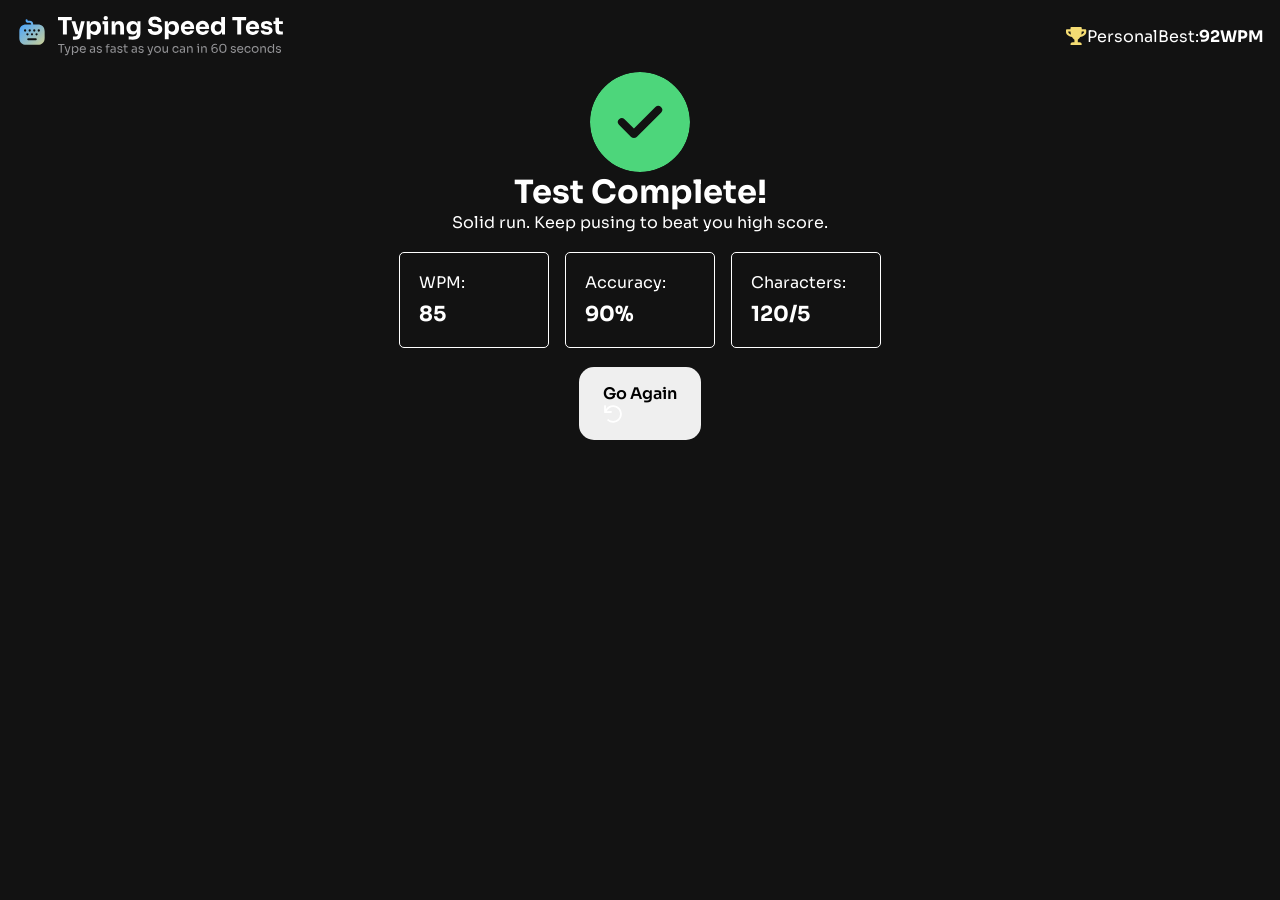
==== results.html @ 918fbd29 "inital version" ====
<!doctype html>
<html>
  <head>
    <meta charset="UTF-8" />
    <meta name="viewport" content="width=device-width, inital-scale=1.0" />
    <link rel="stylesheet" href="css/global.css">
    <link rel="stylesheet" href="css/header.css">
    <link rel="stylesheet" href="css/results.css">
  </head>
  <body>
    <header>
      <figure class="logo">
        <img
          src="assets/images/logo-small.svg"
          alt="logo"
          title="Typing Speed Test"
          class="mobile"
        />
        <img
          src="assets/images/logo-large.svg"
          alt="logo"
          title="Typing Speed Test"
          class="desktop"
        />
      </figure>

      <figure class="best">
        <img src="assets/images/icon-personal-best.svg" alt="" />
        <figcaption>
          <span>Personal</span>Best:<b id="best-value">92WPM</b>
        </figcaption>
      </figure>
    </header>
    <main>
        <figure>
            <img src="assets/images/icon-completed.svg" alt="">
            <figcaption>Test Complete!</figcaption>
        </figure>
        <p>Solid run. Keep pusing to beat you high score.</p>
        <section>
            <div>
                <p class="label">WPM:</p>
                <p class="value">85</p>
            </div>
            <div>
                <p class="label">Accuracy:</p>
                <p class="value">90%</p>
            </div>
            <div>
                <p class="label">Characters:</p>
                <p class="value">120/5</p>
            </div>
        </section>
        <button>Go Again <img src="assets/images/icon-restart.svg" alt=""></button>
    </main>
  </body>
</html>
---- css/global.css ----
@font-face {
  font-family: "Sora";
  src: url(../assets/fonts/Sora-Regular.ttf) format(truetype);
  font-weight: 400;
}

@font-face {
  font-family: "Sora";
  src: url(../assets/fonts/Sora-SemiBold.ttf) format(truetype);
  font-weight: 600;
}

@font-face {
  font-family: "Sora";
  src: url(../assets/fonts/Sora-Bold.ttf) format(truetype);
  font-weight: 700;
}

:root {
  --Neutral-900: hsl(0, 0%, 7%);
  --Neutral-800: hsl(0, 0%, 15%);
  --Neutral-500: hsl(240, 3%, 46%);
  --Neutral-400: hsl(240, 1%, 59%);
  --Neutral-0: hsl(0, 0%, 100%);
  --Blue-600: hsl(214, 100%, 55%);
  --Blue-400: hsl(214, 100%, 55%);
  --Red-500: hsl(354, 63%, 57%);
  --Green-500: hsl(140, 63%, 57%);
  --Yellow: hsl(49, 85%, 70%);
}

* {
  padding: 0;
  margin: 0;
  box-sizing: border-box;
}

img {
  display: block;
}

button {
  font: inherit;
}

body {
  font-family: "Sora";
  background-color: var(--Neutral-900);
   color: var(--Neutral-0);
}
---- css/header.css ----
header {
  display: flex;
  justify-content: space-between;
  padding: 1rem;
}

header .logo .desktop {
  display: none;
}

header .logo .mobile {
  display: block;
}

header .best {
  display: flex;
  align-items: center;
}
header .best figcaption {
  white-space: nowrap;
}
header .best figcaption span {
  display: none;
}

@media (min-width: 600px) {
  header .logo .desktop {
    display: block;
  }
  header .logo .mobile {
    display: none;
  }

  header .best figcaption span {
    display: inline;
  }
}
---- css/results.css ----
main {
  display: flex;
  flex-direction: column;
  align-items: center;
}

main figure {
  display: flex;
  flex-direction: column;
  align-items: center;
}

main figure img {
  display: block;
  width: 100px;
}

main figure figcaption {
  font-weight: 700;
  font-size: 2rem;
}

main figure + p {
}

main section {
  display: flex;
  flex-direction: column;
  width: 100%;
  gap: 1rem;
  padding: 1.2rem;
}

main section div {
  border: 1px solid var(--Neutral-0);
  padding: 1.2rem;
  border-radius: 5px;
}

main section div .label {
}

main section div .value {
  padding-top: 0.5rem;
  font-weight: 700;
  font-size: 1.3rem;
}

main button {
  display: var(--Neutral-0);
  padding: 1rem 1.5rem;
  font: inherit;
  font-weight: 600;
  border: none;
  border-radius: 15px;
}

@media (min-width: 600px) {
  main section {
    flex-direction: row;
    justify-content: center;
    gap: 1rem;
    padding: 1.2rem;
  }

  main section div{
    width: 150px;
  }

  
}
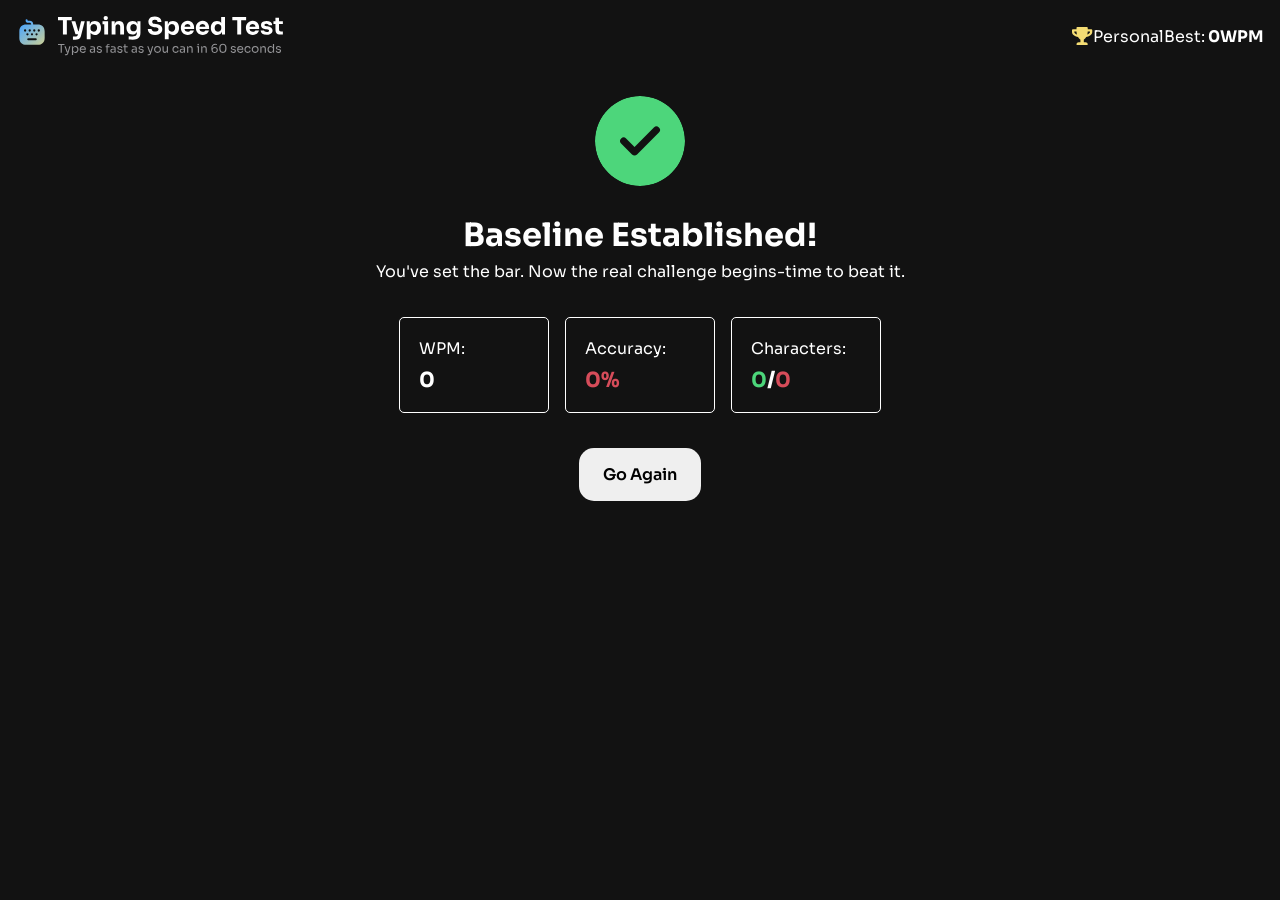
==== commit 8eabae76: "almost finished version" ====
--- a/results.html
+++ b/results.html
@@ -6,52 +6,33 @@
     <link rel="stylesheet" href="css/global.css">
     <link rel="stylesheet" href="css/header.css">
     <link rel="stylesheet" href="css/results.css">
+    <link rel="stylesheet" href="css/utilities.css">
+    <script defer src="javascript/components.js"></script>
+    <script defer src="javascript/results.js"></script>
   </head>
   <body>
-    <header>
-      <figure class="logo">
-        <img
-          src="assets/images/logo-small.svg"
-          alt="logo"
-          title="Typing Speed Test"
-          class="mobile"
-        />
-        <img
-          src="assets/images/logo-large.svg"
-          alt="logo"
-          title="Typing Speed Test"
-          class="desktop"
-        />
-      </figure>
-
-      <figure class="best">
-        <img src="assets/images/icon-personal-best.svg" alt="" />
-        <figcaption>
-          <span>Personal</span>Best:<b id="best-value">92WPM</b>
-        </figcaption>
-      </figure>
-    </header>
     <main>
         <figure>
-            <img src="assets/images/icon-completed.svg" alt="">
-            <figcaption>Test Complete!</figcaption>
+            <img src="">
+            
         </figure>
-        <p>Solid run. Keep pusing to beat you high score.</p>
+        <h1></h1>
+        <p></p>
         <section>
             <div>
                 <p class="label">WPM:</p>
-                <p class="value">85</p>
+                <p class="value" id="wpm"></p>
             </div>
             <div>
                 <p class="label">Accuracy:</p>
-                <p class="value">90%</p>
+                <p class="value" id="accuracy"></p>
             </div>
             <div>
                 <p class="label">Characters:</p>
-                <p class="value">120/5</p>
+                <p class="value" id="characters"><span class="right green" ></span>/<span class="wrong red"></span></p>
             </div>
         </section>
-        <button>Go Again <img src="assets/images/icon-restart.svg" alt=""></button>
+        <button>Go Again </button>
     </main>
   </body>
 </html>
--- a/css/global.css
+++ b/css/global.css
@@ -23,7 +23,7 @@
   --Neutral-400: hsl(240, 1%, 59%);
   --Neutral-0: hsl(0, 0%, 100%);
   --Blue-600: hsl(214, 100%, 55%);
-  --Blue-400: hsl(214, 100%, 55%);
+  --Blue-400: hsl(214, 100%, 65%);
   --Red-500: hsl(354, 63%, 57%);
   --Green-500: hsl(140, 63%, 57%);
   --Yellow: hsl(49, 85%, 70%);
@@ -46,5 +46,6 @@
 body {
   font-family: "Sora";
   background-color: var(--Neutral-900);
-   color: var(--Neutral-0);
+  color: var(--Neutral-0);
+  min-height: 100vh;
 }
--- a/css/header.css
+++ b/css/header.css
@@ -6,10 +6,6 @@
 
 header .logo .desktop {
   display: none;
-}
-
-header .logo .mobile {
-  display: block;
 }
 
 header .best {
--- a/css/results.css
+++ b/css/results.css
@@ -2,6 +2,9 @@
   display: flex;
   flex-direction: column;
   align-items: center;
+  padding: 0 1.2rem;
+  justify-content: center;
+  text-align: center;
 }
 
 main figure {
@@ -12,26 +15,30 @@
 
 main figure img {
   display: block;
-  width: 100px;
+  width: 90px;
+  padding-block: 1.5rem;
 }
 
-main figure figcaption {
+main h1 {
   font-weight: 700;
   font-size: 2rem;
+  line-height: 1.6;
 }
-
-main figure + p {
+main h1 + p {
+  margin-bottom: 1rem;
 }
 
 main section {
+
+  flex-grow: 1;
   display: flex;
   flex-direction: column;
   width: 100%;
   gap: 1rem;
-  padding: 1.2rem;
 }
 
 main section div {
+  text-align: left;
   border: 1px solid var(--Neutral-0);
   padding: 1.2rem;
   border-radius: 5px;
@@ -47,6 +54,8 @@
 }
 
 main button {
+  margin: auto;
+  margin-top: 1rem;
   display: var(--Neutral-0);
   padding: 1rem 1.5rem;
   font: inherit;
@@ -63,9 +72,7 @@
     padding: 1.2rem;
   }
 
-  main section div{
+  main section div {
     width: 150px;
   }
-
-  
 }
--- a/css/utilities.css
+++ b/css/utilities.css
@@ -0,0 +1,24 @@
+.correct {
+  color: green;
+}
+
+.incorrect {
+  color: red;
+  text-decoration: underline;
+}
+.tabed {
+  color: rebeccapurple;
+  background-color: rgba(0, 0, 0, 0.074);
+}
+
+.yellow {
+  color: var(--Yellow);
+}
+
+.red {
+  color: var(--Red-500);
+}
+
+.green {
+  color: var(--Green-500);
+}
